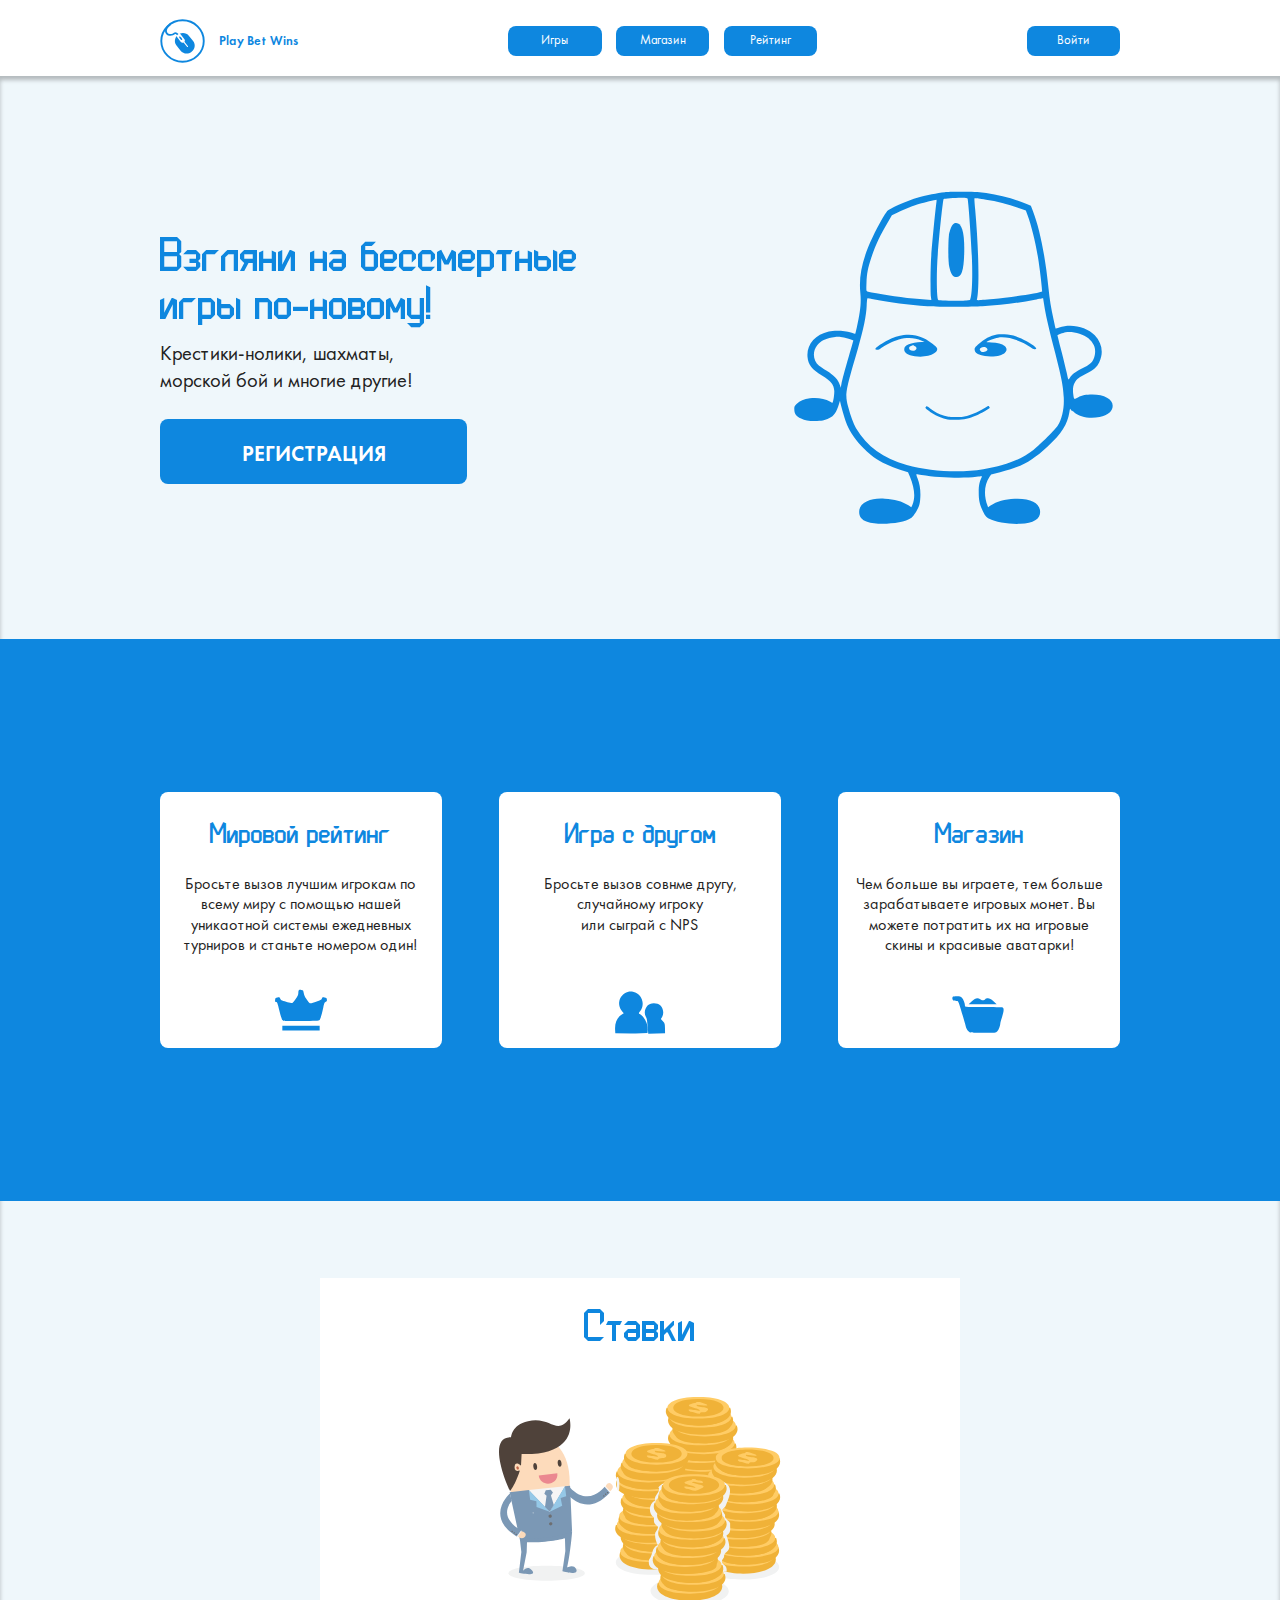
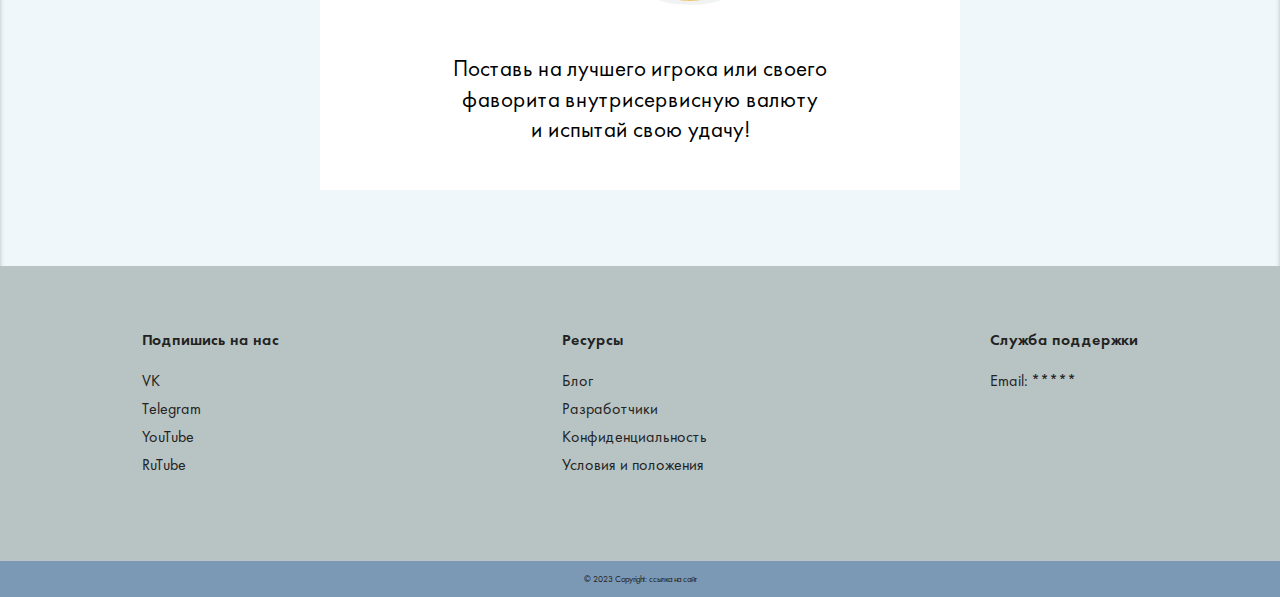
==== index.html @ f0002a74 "Add files via upload" ====
<!DOCTYPE html>
<html lang="ru">

<head>
    <meta charset="UTF-8">
    <meta http-equiv="X-UA-Compatible" content="IE=edge">
    <meta name="viewport" content="width=device-width, initial-scale=1.0">
    <title>Главная</title>
    <link rel="stylesheet" href="css/reset.css">
    <link rel="stylesheet" href="css/style.css">
    <link rel="shortcut icon" href="img/favicon.ico" type="image/x-icon">
    <script src="js/jquery-3.6.3.js"></script>
    <script src="js/index.js"></script>
</head>

<body>
    <div class="flex">
        <header>
            <div class="header__wrapper">
                <a href="" class="header__left">
                    <img class="header__logo" src="img/LogoM.svg" alt="Logotype">
                    <div class="header__name">Play Bet Wins</div>
                </a>
                <div class="header__center">
                    <a href="game-catalog.html" class="menu-button button__link">Игры</a>
                    <a href="store.html" class="menu-button button__link">Магазин</a>
                    <a href="rates.html" class="menu-button button__link">Рейтинг</a>
                </div>

                <div id="header_unlogin" class="header__right">
                    <div class="menu-button button__link">Войти</div>
                </div>
            </div>
        </header>
        <main>
            <div class="title__wrapper">
                <div class="title__box">
                    <p class="title">
                        Взгляни на бессмертные игры по-новому!
                    </p>
                    <p class="description">
                        Крестики-нолики, шахматы, <br> морской бой и многие другие!
                    </p>
                    <div class="menu-button button__registration">РЕГИСТРАЦИЯ</div>
                </div>
                <img class="mascot" src="img/mascot-blue.svg" alt="mish">
            </div>
            <div class="blue__rectangle">
                <div class="main__wrapper">
                    <div class="white__square">
                        <p class="neheader__name">Мировой рейтинг</p>
                        <p class="neheader__text"> Бросьте вызов лучшим игрокам по всему миру с помощью нашей уникаотной
                            системы
                            ежедневных турниров и станьте номером один!</p>
                        <img class="neheader__logo" src="img/icons/crown-blue.svg" alt="korona">
                    </div>
                    <div class="white__square">
                        <p class="neheader__name">Игра с другом</p>
                        <p class="neheader__text"> Бросьте вызов совнме другу, <br> случайному игроку <br> или сыграй с
                            NPS
                        </p>
                        <img class="neheader__logo" src="img/icons/friends-blue.svg" alt="druzya">
                    </div>
                    <div class="white__square">
                        <p class="neheader__name">Магазин</p>
                        <p class="neheader__text"> Чем больше вы играете, тем больше зарабатываете игровых монет. Вы
                            можете
                            потратить их
                            на игровые скины и красивые аватарки!</p>
                        <img class="neheader__logo" src="img/icons/shop-cart-blue.svg" alt="telejka">
                    </div>
                </div>
            </div>
            <div class="main__wrapper">
                <div class="boy__with__money">
                    <p class="title">Ставки</p>
                    <img class="boy__money" src="img/boy-with-money.svg" alt="boy_with_money">
                    <p class="discription"> Поставь на лучшего игрока или своего <br> фаворита внутрисервисную валюту
                        <br> и
                        испытай свою удачу!
                    </p>
                </div>
            </div>
        </main>
        <footer>
            <div class="grey__rectangle">
                <div class="footer__discription">
                    <p class="footer__name">Подпишись на нас</p>
                    <p class="footer__text"> VK <br> Telegram <br> YouTube <br> RuTube</p>
                </div>
                <div class="footer__discription">
                    <p class="footer__name">Ресурсы</p>
                    <p class="footer__text"> Блог <br> Разработчики <br> Конфиденциальность <br> Условия и
                        положения</p>
                </div>
                <div class="footer__discription">
                    <p class="footer__name">Служба поддержки</p>
                    <p class="footer__text"> Email: *****</ps>
                </div>
            </div>
            <div class="blue__grey__rectangle">
                <p class="blue__grey__rectangle__text"> © 2023 Copyright: ссылка на сайт</ps>
            </div>
        </footer>
    </div>

    <div id="modal-login" class="modal_window">
        <div class="registration_window">
            <h2 class="title">Вход</h2>
            <img class="mascot" src="img/mascot-blue.svg" alt="Mascot mouse">
            <div class="error-message">Текст ошибки</div>
            <input class="modal_input" type="text" name="username" placeholder="Логин" pattern="[a-zA-Z0-9]+" required>
            <input class="modal_input" type="password" name="password" placeholder="Пароль" required>
            <div class="support_flex">
                <a href="" class="modal_support">Забыли пароль?</a>
                <div class="modal_support">Регистрация</div>
            </div>
            <div class="menu-button login_button">Войти</div>
        </div>
    </div>

    <div id="modal-register" class="modal_window">
        <div class="registration_window">
            <h2 class="title">Регистрация</h2>
            <div class="error-message">Текст ошибки</div>
            <input class="modal_input" type="text" name="username" placeholder="Придумайте логин" pattern="[a-zA-Z0-9]+"
                required>
            <input class="modal_input" type="password" name="password" placeholder="Придумайте пароль" required>
            <input class="modal_input" type="password" name="password-repeat" placeholder="Повторите пароль" required>
            <div class="modal_support">Уже есть аккаунт? Войти</div>
            <div class="menu-button reg_button">Зарегистрироваться</div>
        </div>
    </div>

</body>

</html>
---- css/style.css ----
/*Шрифты*/
@font-face {
    font-family: "Tith";
    src: url("../fonts/TitH.ttf");
}

@font-face {
    font-family: "Futura";
    src: url("../fonts/futura-pt-cond-medium.ttf");
    font-weight: 500;
}

@font-face {
    font-family: "Futura";
    src: url("../fonts/futura-pt-medium.ttf");
    font-weight: 450;
}

@font-face {
    font-family: "Futura";
    src: url("../fonts/futura-pt-demi.ttf");
    font-weight: 600;
}

@font-face {
    font-family: "Futura";
    src: url("../fonts/futura-pt-heavy.ttf");
    font-weight: 900;
}

@font-face {
    font-family: "Futura";
    src: url("../fonts/futura-pt-bold.ttf");
    font-weight: bold;
}

@font-face {
    font-family: "Futura";
    src: url("../fonts/futura-pt-book.ttf");
}

/*Шрифты*/
/*Общие элементы*/
:root {
    --color-basic: #0E87DF;
    --color-ground: #EFF7FB;
    --color-black: #000;
    --color-white: #FFF;
    --color-light-blue: #95C8E7;
    --color-blue-grey: #7B98B5;
    --color-light-grey: #B8C4C4;
    --color-hover: #3C9AE1;
}

::-webkit-scrollbar,
html ::-webkit-scrollbar {
    height: .9vw;
    width: .9vw;
}

::-webkit-scrollbar-track,
html ::-webkit-scrollbar-track {
    background: var(--color-ground);
}

::-webkit-scrollbar-thumb,
html ::-webkit-scrollbar-thumb {
    background-color: var(--color-basic);
    border-radius: .625vw;
    border: .15vw solid var(--color-ground);
}

input:-webkit-autofill,
input:-webkit-autofill:focus {
    transition: background-color 600000s 0s, color 600000s 0s;
}

button,
input {
    outline: none;
    border: none;
    padding: 0;
}

a {
    text-decoration: none;
}

.flex {
    display: flex;
    flex-direction: column;
    height: 100vh;
    background-color: var(--color-ground);
}

/*Общие элементы*/
/*Заголовок*/
header {
    width: 100%;
    background-color: var(--color-white);
}

.header__wrapper {
    display: flex;
    justify-content: space-between;
    align-items: center;
    width: 75%;
    padding-top: 1.45vw;
    padding-bottom: 1vw;
    margin: auto;
}

.header__left,
.header__right,
.header__center {
    display: flex;
    align-items: center;
}

.header__logo {
    display: block;
    background-repeat: no-repeat;
    width: 3.5vw;
    height: 3.5vw;
}

.header__name {
    margin-left: 1.1vw;
    font-family: Futura;
    font-size: 1vw;
    font-weight: 600;
    line-height: 1.3vw;
    text-align: center;
    color: var(--color-basic);
}

.menu-button {
    display: inline-block;
    background-color: var(--color-basic);
    border-radius: .625vw;
    cursor: pointer;
}

.button__profile {
    cursor: auto;
    width: 4.8vw;
    height: 2.4vw;
    display: flex;
    justify-content: center;
}

.menu-button+.menu-button {
    margin-left: 1.1vw;
}

.button__link {
    width: 7.3vw;
    height: 1.9vw;
    padding-top: .45vw;
    font-family: Futura;
    font-size: 1vw;
    line-height: 1.3vw;
    text-align: center;
    color: var(--color-white);
}

.button__icons {
    width: 2.4vw;
    height: 2.4vw;
}

.button__profile:hover .menu-drop {
    visibility: visible;
    opacity: 1;
}

.menu-button .icon {
    display: block;
    width: 1.55vw;
    height: 1.55vw;
    margin: .4vw auto auto;
}

.menu-button .tick {
    width: .8vw;
    height: .45vw;
    margin-top: 1vw;
    margin-left: 0;
}

/*Выпадающее окно*/
.menu-drop {
    display: block;
    visibility: hidden;
    opacity: 0;
    position: absolute;
    top: 6vw;
    right: 12.5vw;
    width: 250px;
    height: 350px;
    background: var(--color-basic);
    box-shadow: 0 10px 20px 0 #000;
    border-radius: 0 0 12px 12px;
    transition: .5s ease-in-out;
}

.drop__wrapper {
    display: flex;
    flex-direction: column;
    justify-content: space-between;
    width: 100%;
    height: calc(100%-64px);
    margin: 32px 0;
}

.drop-account_info {
    display: flex;
    align-items: center;
    padding-left: 21px;
    height: 80px;
}

.drop-account_data {
    padding-left: 18px;
    display: flex;
    flex-direction: column;
}

.drop-account_data .nickname {
    margin-bottom: 15px;
    font-family: Futura;
    font-weight: 600;
    font-size: 20px;
    line-height: 1.3vw;
    color: var(--color-white);
}

.drop-account_data .balance {
    font-family: Tith;
    font-weight: 400;
    font-size: 32px;
    line-height: 1.2vw;
    color: var(--color-white);
}

.drop-account_icon {
    width: 20px;
    height: 20px;
    padding-bottom: 5px;
}

.drop-statistics {
    display: flex;
    justify-content: space-between;
    align-items: center;
    height: 102px;
    padding: 0 24px;
}

.drop-stat {
    display: flex;
    flex-direction: column;
    font-family: Futura;
    font-size: 13px;
    line-height: .8vw;
    text-align: center;
    color: var(--color-white);
}

.drop-stat__number {
    font-family: Tith;
    font-weight: 400;
    font-size: 26px;
    line-height: .9vw;
    text-align: center;
    color: var(--color-white);
    margin-bottom: 11px;
}

.drop-button {
    display: block;
    height: 26px;
    padding-top: 4px;
    padding-left: 30px;
    background-color: var(--color-basic);
    font-family: Futura;
    font-weight: 400;
    font-size: 16px;
    line-height: 1vw;
    color: var(--color-white);
    text-align: left;
}

.drop-button:hover {
    background-color: var(--color-hover);
    transition: .2s;
}

.drop-button_icons {
    display: inline-block;
    width: 24px;
    height: 24px;
    margin-right: 8px;
    text-align: center;
}

/*Выпадающее окно*/
/*Заголовок*/
/*Главная до авторизации*/
.title__wrapper {
    width: 75%;
    padding-top: 9vw;
    display: flex;
    justify-content: space-between;
    align-items: center;
    margin: auto;
}

.title__box {
    max-width: 34vw;
    display: flex;
    flex-direction: column;
}

.title__box .title {
    font-family: Tith;
    font-weight: 400;
    font-size: 5.3vw;
    line-height: 3.75vw;
    color: var(--color-basic);
}

.title__box .description {
    margin-top: 1vw;
    font-family: Futura;
    font-weight: 400;
    font-size: 1.6vw;
    line-height: 2.1vw;
}

.mascot {
    width: 26vw;
    height: 26vw;
}

.button__registration {
    margin-top: 2vw;
    width: 24vw;
    height: 3.4vw;
    padding-top: 1.7vw;
    font-family: Futura;
    font-weight: 600;
    font-size: 1.7vw;
    line-height: 2.1vw;
    text-align: center;
    color: var(--color-white);
}

.blue__rectangle {
    display: flex;
    justify-content: space-around;
    background-color: var(--color-basic);
    margin-top: 9vw;
    width: 100%;
    height: 55vh;
    padding: 2.6vw 0;
}

.white__square {
    display: grid;
    grid-template-rows: 1fr 3fr 1fr;
    background-color: var(--color-white);
    width: 22vw;
    height: 20vw;
    border-radius: .625vw;
}

.neheader__name {
    font-family: Tith;
    font-weight: 400;
    font-size: 3.3vw;
    line-height: 2.4vw;
    text-align: center;
    color: var(--color-basic);
    margin: 2vw 0;
}

.neheader__text {
    font-family: Futura;
    font-weight: 400;
    font-size: 1.25vw;
    line-height: 1.6vw;
    text-align: center;
    padding: 0 1.3vw;
}

.neheader__logo {
    display: block;
    width: 4.4vw;
    height: 4.4vw;
    padding-bottom: .65vw;
    margin: 0 auto;
}

.boy__with__money {
    background-color: var(--color-white);
    width: 50vw;
    height: 40vw;
    margin: 6vw auto;
}

.boy__with__money .title {
    font-family: TitH;
    font-weight: 400;
    font-size: 5vw;
    line-height: 3.6vw;
    text-align: center;
    color: var(--color-basic);
    padding-top: 2vw;
}

.boy__money {
    display: block;
    width: 22vw;
    margin: 3.75vw auto;
}

.boy__with__money .discription {
    font-family: Futura;
    font-weight: 400;
    font-size: 1.8vw;
    line-height: 2.4vw;
    text-align: center;
    color: var(--color-black);
}

.grey__rectangle {
    display: flex;
    justify-content: space-around;
    background-color: var(--color-light-grey);
    width: 100%;
    height: 13vw;
    padding: 5vw 0;
}

.footer__name,
.footer__text {
    font-family: Futura;
    font-size: 1.25vw;
}

.footer__name {
    font-weight: 600;
    line-height: 1.6vw;
}

.footer__text {
    margin-top: 1.25vw;
    font-weight: 400;
    line-height: 2.2vw;
}

.blue__grey__rectangle {
    display: flex;
    justify-content: space-around;
    background-color: var(--color-blue-grey);
    width: 100%;
    height: 1.8vw;
    padding-top: 1vw;
}

.blue__grey__rectangle__text {
    font-family: Futura;
    font-weight: 400;
    font-size: .7vw;
    line-height: .9vw;
    text-align: center;
}

/*Главная до авторизации*/

/*Главная после авторизации*/
main {
    width: 100%;
    background-color: var(--color-ground);
    box-shadow: inset 0 4px 4px rgba(0, 0, 0, 0.25);
}

.main_title {
    font-family: Tith;
    font-weight: 400;
    font-size: 5vw;
    line-height: 3.6vw;
    text-align: center;
    color: var(--color-basic);
    padding: 2vw 0;
}

.title_catalog {
    padding: 6vw 0;
}

.main__wrapper {
    width: 75%;
    display: flex;
    justify-content: space-between;
    margin: auto;
}

.wrap {
    flex-wrap: wrap;
}

.main__one_page {
    height: 100%;
}

.white_rectangle {
    width: 24vw;
    height: 35vw;
    background: var(--color-white);
    border-radius: .625vw;
    display: flex;
    flex-direction: column;
    justify-content: space-between;
    margin-bottom: 6vw;
    padding: 1.3vw 0;
}

.white_rectangle .title {
    font-family: Futura;
    font-weight: 600;
    font-size: 1.8vw;
    line-height: 2.3vw;
    text-align: center;
    color: var(--color-basic);
}

.button__rectangle {
    width: 18.75vw;
    height: 2.7vw;
    padding-top: 1vw;
    font-family: Futura;
    font-weight: 450;
    font-size: 1.25vw;
    line-height: 1.6vw;
    text-align: center;
    color: var(--color-white);
    margin: 0 auto;
}

.checkmark_info {
    display: flex;
    flex-direction: column;
    justify-content: space-between;
    width: 18.85vw;
    height: 9vw;
    background: var(--color-white);
    border: 1px solid var(--color-basic);
    text-align: center;
    border-radius: .7vw;
    font-family: Futura;
    font-weight: 450;
    font-size: 1.1vw;
    line-height: 1.1vw;
    margin: 0 auto;
    padding: 1.2vw .9vw;
}

.white_rectangle .present {
    width: 7.8vw;
    height: 9vw;
    transition: scale 1s, transform 1s ease-in-out;
    margin: 0 auto;
}

.white_rectangle .present:hover {
    scale: 1.1;
}

.top_player {
    display: grid;
    grid-template-columns: 1fr 3fr 1fr;
    align-items: center;
    padding: 0 2.6vw;
}

.top_player .top-nickname,
.top_player .score {
    font-family: Futura;
    font-weight: 450;
    font-size: 1.25vw;
    line-height: 1.6vw;
    color: var(--color-black);
}

.top_player .avatar,
.small__grey__rectangle .avatar {
    width: 2.9vw;
    height: 2.9vw;
}

.top_player .nickname {
    margin-left: 1vw;
}

.top_player .score {
    text-align: right;
}

.games_square {
    display: flex;
    flex-wrap: wrap;
    padding: 2vw;
}

.games_square .game_image {
    width: 7.8vw;
    height: 7.8vw;
    transition: scale .5s;
    padding: 1vw;
}

.games_square .game_image:hover {
    scale: 1.15;
}

/*Главная после авторизации*/

/*Каталог игр сайта*/
.gametitle {
    flex: 25%;
    display: flex;
    flex-direction: column;
    transition: .5s;
    margin-bottom: 5vw;
}

.gametitle:hover {
    scale: 1.2;
}

.namegame {
    text-align: center;
    font-family: Futura;
    font-weight: 600;
    font-size: 1.8vw;
    color: var(--color-basic);
    margin-top: 1vw;
}

.img-game {
    width: 10vw;
    height: 10vw;
    margin: auto;
}

/*Каталог игр сайта*/

/*Модальные окна*/
.modal_window {
    position: absolute;
    top: 0;
    left: 0;
    width: 100%;
    height: 100%;
    z-index: 100;
    background-color: rgba(0, 0, 0, 0.35);
}
.registration_window, .confirmation_window, .thanksforpay_window {
    display: flex;
    flex-direction: column;
    justify-content: space-between;
    background: var(--color-white);
    border-radius: 1.4vw;
    padding: 2vw 3.3vw 3.3vw;
}

.modal_window .registration_window {
    width: 20vw;
    height: 32vw;
    margin: 7vw auto;
}

.modal_window .confirmation_window {
    width: 30vw;
    height: 15vw;
    margin: 13vw auto;
}

.modal_window .thanksforpay_window {
    width: 20vw;
    height: 10vw;
    margin: 17vw auto;
}

.button__thanksforpay {
    width: 30%;
    height: 14%;
    padding-top: 5%;
    padding-bottom: 4%;
    font-family: Futura;
    font-weight: 900;
    line-height: 1vw;
    text-align: center;
    color: var(--color-white);
    margin: 0 auto;
    font-size: 1.5vw;
}

.button__confirmation {
    display: grid;
    justify-content: space-around;
    width: 30%;
    height: 100%;
    padding-top: 5%;
    font-family: Futura;
    font-weight: 600;
    line-height: 1vw;
    text-align: center;
    color: var(--color-white);
    margin: 0 auto;
    font-size: 1.5vw;
}

.button__location {
    display: flex;
    justify-content: space-around;
}

.title__confirmation__window {
    font-family: 'Futura';
    font-weight: 700;
    font-size: 1.45vw;
    line-height: 1.9vw;
    text-align: center;
    color: var(--color-basic);
}

.description__confirmation__window {
    font-family: 'Futura';
    font-weight: 400;
    font-size: 1.4vw;
    line-height: 1vw;
    text-align: center;
}

.modal_window .large-size {
    height: 78.4vw;
    margin: 4.2vw auto;
}

.registration_window .title {
    font-family: Tith;
    font-weight: 400;
    font-size: 5vw;
    line-height: 3.6vw;
    text-align: center;
    color: var(--color-basic);
    margin-bottom: auto;
}

.registration_window .mascot {
    width: 33%;
    height: 33%;
    margin: auto;
}

.modal_input {
    width: calc(100%-1.25vw);
    height: 12.5%;
    padding-left: 1.25vw;
    background-color: #ECECEC;
    border-radius: .9vw;
    margin-bottom: .625vw;
    font-family: Futura;
    font-weight: 450;
    font-size: 1.25vw;
    line-height: 1.6vw;
    color: var(--color-black);
}

.modal_input::placeholder {
    color: #8D8D8D;
}

.support_flex {
    display: flex;
    justify-content: space-between;
    margin-bottom: 3vw;
}

.modal_support {
    font-family: Futura;
    font-weight: 600;
    font-size: 1vw;
    line-height: 1.35vw;
    color: var(--color-black);
    cursor: pointer;
}

.login_button,
.reg_button {
    width: 100%;
    height: 10%;
    padding-top: 2%;
    font-family: Futura;
    font-weight: 600;
    line-height: 2.4vw;
    text-align: center;
    color: var(--color-white);
    margin: 0 auto;
}

.login_button {
    font-size: 1.8vw;
}

.reg_button {
    font-size: 1.25vw;
    margin-top: auto;
}

.error-message {
    display: none;
    background-color: #FE9D9D;
    border-radius: .9vw;
    margin-bottom: .625vw;
    font-family: Futura;
    font-weight: 450;
    font-size: 1.25vw;
    line-height: 1.6vw;
    color: #A60000;
    padding: .8vw 1.25vw;
}

/*Модальные окна*/

/*Страница Аккаунта*/
.account__wrapper {
    width: 75%;
    margin: 3.125vw auto;
}

.grey__rectangle__account {
    display: flex;
    justify-content: space-around;
    height: 14vw;
    border-radius: .625vw .625vw 0 0;
    background-color: var(--color-blue-grey);
    padding: 2.6vw;
}

.blue__rectangle__accountt {
    background-color: var(--color-basic);
    border-radius: 0 0 .625vw .625vw;
    display: flex;
    justify-content: space-between;
    align-items: end;
    padding: 2.6vw 4.6vw 5.2vw;
}

.account__right {
    display: flex;
    justify-content: end;
    width: 100%;
}

.account-button {
    background-color: var(--color-white);
    border-radius: .625vw;
    height: 3.6vw;
}

.button__settings {
    margin-left: .9vw;
    width: 3.9vw;
}

.settings__account {
    display: block;
    width: 70%;
    height: 70%;
    margin: 15% auto;
}

.button__coins {
    display: flex;
    width: 8.6vw;
}

.coins__txt {
    font-family: TitH;
    font-weight: 400;
    font-size: 3.3vw;
    line-height: 2.3vw;
    color: var(--color-basic);
    margin-left: .9vw;
    margin-top: .7vw;
}

.coins {
    display: block;
    width: 2.6vw;
    height: 2.6vw;
    margin: auto;
}

.header__account__txt {
    margin-left: 6.25vw;
    font-family: TitH;
    font-weight: 400;
    font-size: 2.6vw;
    line-height: 3.125vw;
    text-align: center;
    color: var(--color-white);
}

.nickname__account__txt {
    font-family: Futura;
    font-weight: 600;
    font-size: 2.2vw;
    color: var(--color-white);
}

.blue__rectangle__account {
    width: 23.7vw;
    height: 40vw;
    background-color: var(--color-basic);
    border-radius: .625vw;
}

.white__square__account {
    display: grid;
    grid-template-rows: 1fr 1fr 1fr 1fr 1fr 1fr;
    margin: auto;
    width: 19.4vw;
    height: 33.2vw;
    border-radius: .625vw;
    background-color: var(--color-white);
}

.white__square__account .player_rate {
    margin: 0;
    padding: 0 1.2vw;
}

.button__account__blue {
    display: block;
    padding-top: .625vw;
    width: 12vw;
    height: 2.7vw;
    font-family: Futura;
    font-weight: 600;
    font-size: 1.1vw;
    line-height: 2.1vw;
    text-align: center;
    color: var(--color-white);
    margin: auto;
}

.account__title {
    color: var(--color-white);
    font-family: Futura;
    font-weight: 450;
    font-size: 1.65vw;
    line-height: 2.1vw;
    text-align: center;
    padding: 1.3vw 0;
}

.description__account {
    padding-top: 2.6vw;
    font-family: Futura;
    font-weight: 400;
    font-size: 1.65vw;
    line-height: 2.1vw;
    text-align: center;
    color: var(--color-black);
}

.account__logo {
    display: block;
    width: 6.65vw;
    height: 6.65vw;
    margin: 0 auto;
}

.blue__rectangle__account__footer {
    background-color: var(--color-basic);
    width: 100%;
    border-radius: .625vw;
    margin: 3.125vw auto;
    padding: 1.55vw 0 3.125vw;
}

.shops__account {
    font-family: Futura;
    font-weight: 450;
    font-size: 1.65vw;
    line-height: 2.1vw;
    margin-left: 2.1vw;
    color: var(--color-white);
    margin-bottom: 1.55vw;
}

.white__rectangle__account__footer {
    width: 94%;
    background-color: var(--color-white);
    border-radius: .625vw;
    margin: auto;
    padding: 1.4vw 0 2vw;
}

.shops__account__text {
    font-family: Futura;
    font-weight: 450;
    font-size: 1.65vw;
    line-height: 2.1vw;
    margin-left: 3%;
    margin-top: 3.125vw;
}

.shops__account__text:first-child {
    margin-top: 0;
}

.ground__rectangle {
    overflow-x: auto;
    display: flex;
    align-items: center;
    width: 86%;
    height: 11.875vw;
    background-color: var(--color-ground);
    border-radius: .625vw;
    margin: 0 auto;
    padding: 0 4%;
}

.account__logo__footter {
    width: 6.65vw;
    height: 6.65vw;
    margin-right: 2vw;
}

.not_pictures {
    display: block;
    font-family: Futura;
    font-weight: 450;
    font-size: 2.5vw;
    line-height: 3.2vw;
    margin: auto;
}

.avatars {
    width: 6.65vw;
    height: 6.65vw;
    border: .3vw solid var(--color-basic);
    border-radius: 50%;
}

.avatars+.avatars {
    margin-left: 24px;
}

.player_statistic {
    display: grid;
    grid-template-columns: 2fr 1fr 1fr;
    margin-left: 1vw;
    padding-bottom: .1vw;
    border-bottom: .15vw solid var(--color-light-blue);
    border-radius: .11vw;
    width: 100%;
}

.small__grey__rectangle {
    display: flex;
    justify-content: space-around;
    align-items: center;
    width: 17vw;
    height: 4vw;
    background-color: var(--color-light-blue);
    border-radius: .625vw;
    margin: auto;
}

/*Страница Аккаунта*/

/*Магазин*/

.blocks {
    width: 75%;
    height: 55%;
    display: flex;
    margin: 3vw auto;
}

.borderElement1 {
    display: flex;
    width: 22vw;
    padding: 6vw 0;
    height: 30vw;
    background-color: var(--color-basic);
    border-radius: 1.3vw 0 0 1.3vw;
    flex-direction: column;
    justify-content: space-between;
}

.borderElement1 .title {
    font-family: 'Futura';
    font-weight: 600;
    font-size: 2.2vw;
    text-align: center;
    color: var(--color-white);
    margin-bottom: 4vw;
}

.borderElement1 .menu_section {
    padding: 1% 12%;
    display: flex;
    flex-direction: row;
    justify-content: space-between;
    align-items: center;
    cursor: pointer;
}

.borderElement1 .text {
    font-family: 'Futura';
    font-weight: 400;
    font-size: 1.8vw;
    text-align: center;
    color: var(--color-white);

}

.borderElement1 .selected {
    background-color: var(--color-hover);
}

.borderElement1 .selected .text {
    scale: .95;
    font-weight: 600;
}

.menu_section .shopicons {
    width: 2.6vw;
    height: 2.6vw;
}

.borderElement2 {
    width: 60vw;
    height: 42vw;
    background-color: var(--color-white);
    border-radius: 0px 1.3vw 1.3vw 0px;
    display: flex;
    justify-content: space-evenly;
    align-items: flex-start;
    flex-wrap: wrap;
    overflow: auto;
}

.borderElement3 {
    width: 60vw;
    height: 36vw;
    padding: 3vw 0;
    background-color: var(--color-white);
    border-radius: 0px 1.3vw 1.3vw 0px;
    display: flex;
    flex-direction: column;
    justify-content: space-between;
    overflow: auto;
}

.borderElement3 .top_player {
    margin: .75vw auto;
    width: 80%;
}

.shopbottom {
    padding: 1.6vw 0 0 1.6vw;
}

.shopbottom .disabled {
    background-color: var(--color-light-grey);
}

.shopbottom .disabled:hover {
    scale: 1;
    cursor: default;
}

.shop {
    display: flex;
    align-items: flex-start;
    flex-direction: column;
}


.shopcatalog {
    width: 9.2vw;
    height: 9.2vw;
    display: flex;
    align-items: flex-start;
    margin: 0.5vw 1vw 0.5vw 1vw;
}

.pricebutton {
    width: 8.9vw;
    height: 2.6vw;
    background-color: var(--color-basic);
    border-radius: 0.75vw;
    font-family: 'TitH';
    font-size: 1.8vw;
    line-height: 1.3vw;
    text-align: center;
    color: var(--color-white);
    display: flex;
    flex-direction: row;
    align-items: center;
    justify-content: center;
    margin: 0.5vw 1vw 0.5vw 1vw;
}

.pricebutton .icon {
    width: 1.2vw;
    height: 1.2vw;
    margin-left: 0.25vw;
}

.shopcatalog .img-game {
    width: 6.9vw;
    height: 6.9vw;
    border: .25vw solid var(--color-basic);
    border-radius: 50%;
}

.shopcatalog .img-game::before {
    background-color: #8D8D8D;
}

/*Магазин*/

/*страница настроек профиля*/

.exit {
    margin-top: 4vw;
    font-family: 'Futura';
    font-weight: 400;
    font-size: 1.2vw;
    text-align: center;
    color: var(--color-white);
    align-items: flex-start;
}

.exit_icon {
    margin-top: 4vw;
    width: 2vw;
    height: 2vw;
}

.exit-button {
    padding-left: 2vw;
    background-color: var(--color-basic);
    font-family: 'Futura';
    font-weight: 400;
    font-size: 1.2vw;
    line-height: 15vw;
    color: var(--color-white);
}

.exit-button_icons {
    display: inline-block;
    margin-right: 4vw;
}

/*страница настроек профиля*/

/*Страница с игрой*/
.main_block {
    width: 75%;
    display: flex;
    flex-direction: column;
    justify-content: space-between;
    border-radius: .625vw;
    background-color: var(--color-basic);
    margin: 4.3vw auto;
}

.namegame_rectangle {
    display: flex;
    width: 100%;
    height: 25vw;
    flex-direction: column;
    justify-content: space-between;
    background-color: var(--color-basic);
    border-radius: .625vw;
    margin: auto;
}

.line-chess {
    display: flex;
    width: 90%;
    align-items: center;
    justify-content: space-between;
    padding: 4.3vw 5% 0;
}

.chess1 {
    font-family: Futura;
    font-weight: 600;
    font-size: 3.5vw;
    line-height: 2.4vw;
    text-align: center;
    color: var(--color-white);
}

.right_button-white {
    background-color: var(--color-white);
    width: 3.5vw;
    height: 3.5vw;
    margin-left: 1vw;
    border-radius: .625vw;
}

.right_button-white .coin_image {
    display: block;
    width: 2.6vw;
    height: 2.6vw;
    margin: .45vw auto;
}

.right_button-white .back_image {
    display: block;
    height: 1.6vw;
    margin: .95vw auto;
}

.botton-line-chess {
    display: flex;
    margin-top: 2%;
    margin-bottom: 4.3vw;
}

.rook_img {
    width: 14vw;
    height: 14vw;
    padding-left: 5%;
}

.functions {
    display: flex;
    margin: auto;
    flex-direction: column;
}

.button_game {
    color: var(--color-basic);
    background-color: var(--color-white);
    margin-left: 6.1%;
    height: 1vw;
    width: 17vw;
    padding-top: .6vw;
    padding-bottom: 1.1vw;
    margin-bottom: .5vw;
}

.counter-chess {
    display: flex;
    justify-content: space-between;
    margin: 3.5vw auto auto;
}

.counter {
    display: flex;
    flex-direction: column;
    justify-content: space-between;
    text-align: center;
    padding-right: 4vw;
    margin: auto;
}

.counter-p {
    color: var(--color-white);
    font-family: Tith;
    font-size: 3vw;
}

.counter .text {
    color: var(--color-white);
    font-family: Futura;
    font-size: 1.5vw;
    padding-top: 1vw;
}

.rategame_rectangle {
    width: 99%;
    display: flex;
    flex-direction: column;
    justify-content: space-between;
    background-color: var(--color-white);
    border-radius: .625vw;
    margin: auto auto .4vw;
}

.title_rate {
    font-family: Futura;
    font-weight: 600;
    font-size: 2vw;
    line-height: 2.4vw;
    text-align: center;
    color: var(--color-basic);
    padding-top: 1.5vw;
    padding-bottom: 3vw;
}

.rate_white {
    width: 75%;
    margin: auto;
}

.player_rate {
    margin-bottom: 1.1vw;
    display: flex;
}

.player_stats {
    display: grid;
    grid-template-columns: 1fr 1fr 1fr;
    margin-left: 2vw;
    padding-bottom: .5vw;
    border-bottom: .2vw solid var(--color-light-blue);
    border-radius: .11vw;
    width: 100%;
}

.top_player .nick_rate {
    margin-left: .5vw;
}

.nick_rate {
    font-family: Futura;
    font-weight: 400;
    font-size: 1.5vw;
    line-height: 1.6vw;
    text-align: left;
    color: var(--color-black);
}

.score_kda {
    text-align: center;
    font-family: Futura;
    font-weight: 450;
    font-size: 1.25vw;
    line-height: 1.6vw;
    color: var(--color-black);
}

.betting_menu {
    display: flex;
    flex-wrap: wrap;
    gap: 1.8vw 3.6vw;
    margin: 4.5vw auto;
    width: 60%;
}

.betting_menu select,
.betting_menu input {
    flex: 1 0 19vw;
    height: 4vw;
    background-color: var(--color-basic);
    border-radius: .625vw;
    color: var(--color-white);
}

.betting_menu select {
    cursor: pointer;
    padding-left: 0.7vw;
    font-family: Futura;
    font-weight: 600;
    font-size: 1.5vw;
    line-height: 2vw;
}

.betting_menu input {
    flex: initial;
    padding-left: 1vw;
    padding-right: 1vw;
    width: 18.25vw;
}

.betting_menu input::-webkit-input-placeholder {
    color: var(--color-white);
    opacity: 0.3
}

.text-summ-visible {
    display: none;
    position: absolute;
    top: 79.6%;
    left: 51.7%;
    font-family: Futura;
    font-weight: 600;
    font-size: 1.5vw;
    line-height: 2vw;
    cursor: pointer;
    text-align: left;
    justify-content: center;
    width: 19vw;
    height: 3vw;
    padding-top: 1.5vw;
    padding-left: 1.2vw;
    opacity: 0.3;
    color: var(--color-white);
}

.text-summ-visible--invisible {
    display: none;
}

.text-input {
    font-family: Futura;
    font-weight: 600;
    font-size: 1.5vw;
    line-height: 2vw;
}

.choose_game {
    font-family: Futura;
    font-weight: 600;
    font-size: 1.5vw;
    line-height: 2vw;
    border-radius: .625vw;
    padding: 2vw;
}

.betting_menu .menu-button {
    flex: 1 0 38vw;
    height: 3vw;
    padding-top: 1vw;
    font-family: Futura;
    font-weight: 600;
    font-size: 1.5vw;
    line-height: 2vw;
    text-align: center;
    color: var(--color-white);
    transition: .2s;
}

.betting_menu .menu-button:hover {
    scale: .95;
}

/*Страница с игрой*/

/*Повторяющиеся элементы*/
#structure,
.modal_window {
    display: none;
}

.button__link:hover,
.button__icons:hover,
.button__rectangle:hover,
.button__registration:hover,
.right_button-white:hover,
.button__settings:hover,
.button__account__blue:hover,
.pricebutton:hover,
.button__confirmation:hover,
.button__thanksforpay:hover {
    scale: .95;
    transition: .2s;
    cursor: pointer;
}

.login_button:hover,
.reg_button:hover {
    background-color: var(--color-hover);
    scale: .95;
    transition: .2s;
}

.account__right__blue,
.right_button {
    display: flex;
}
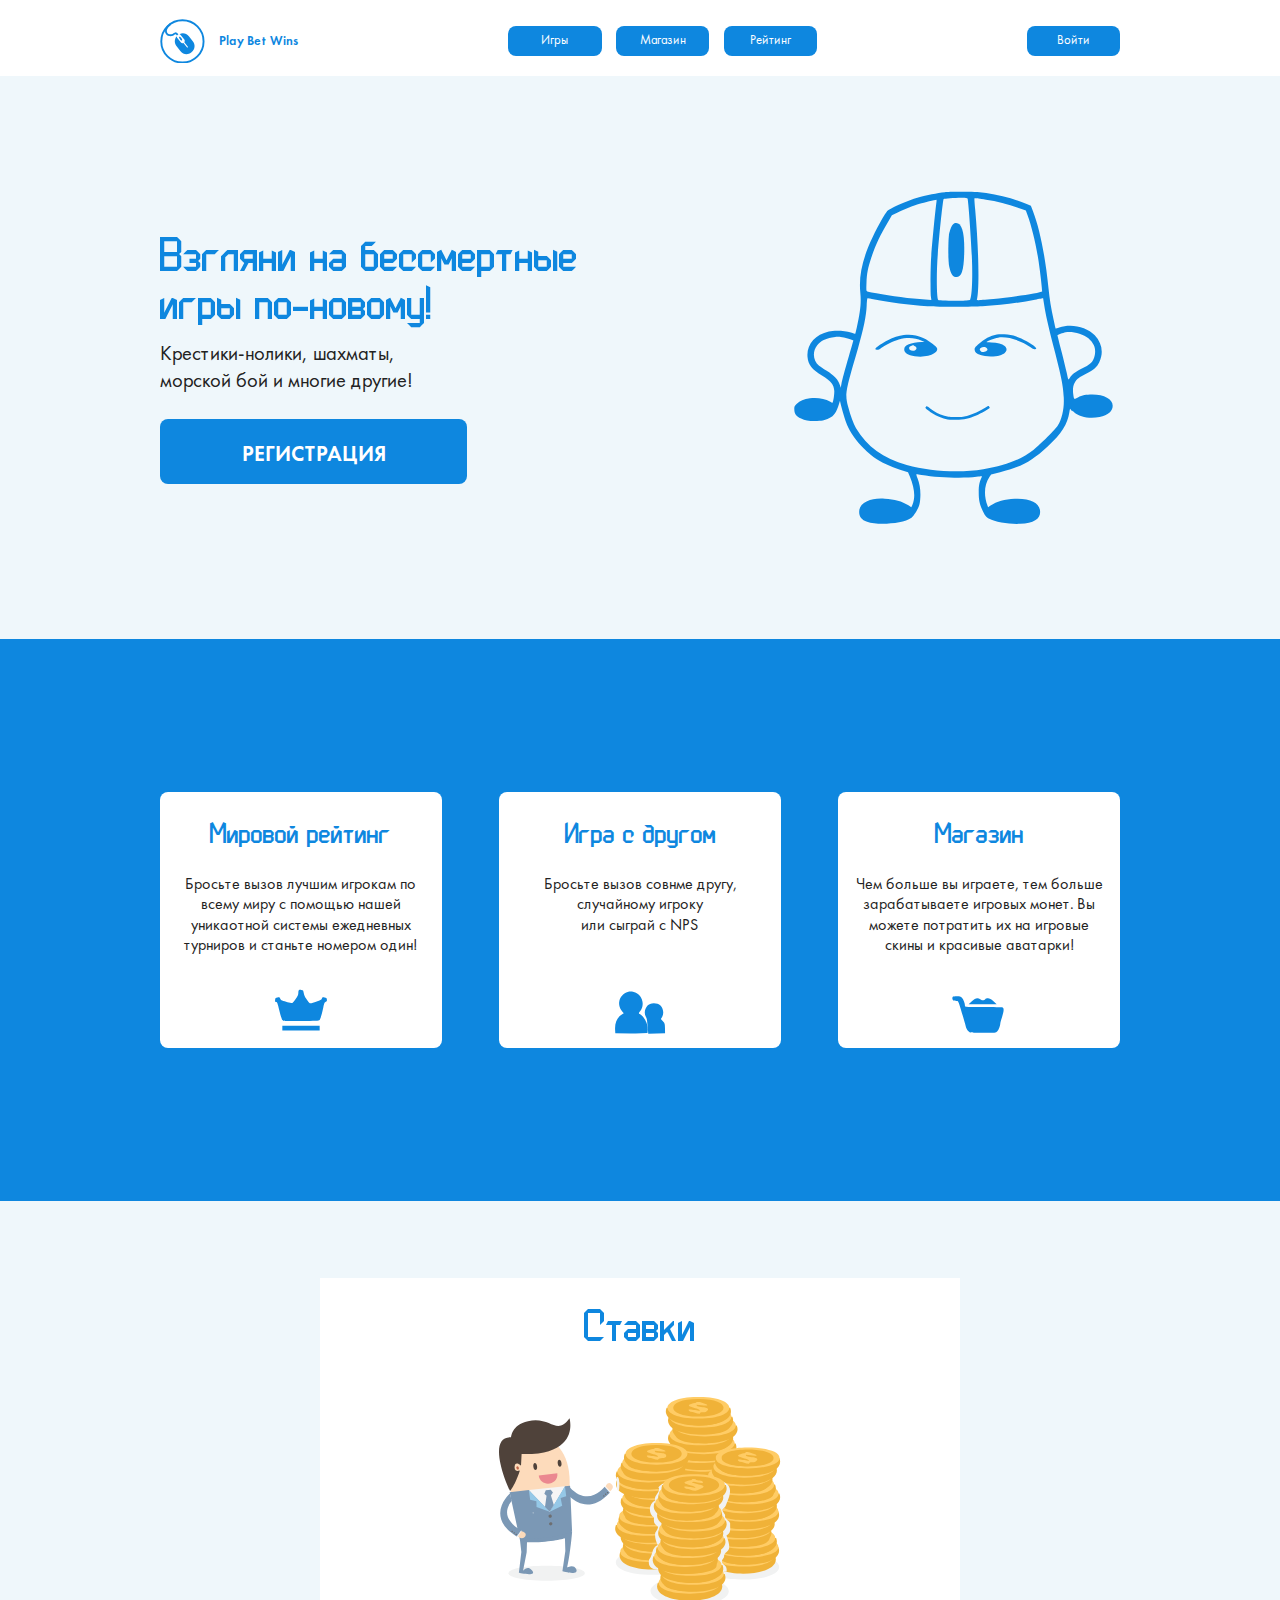
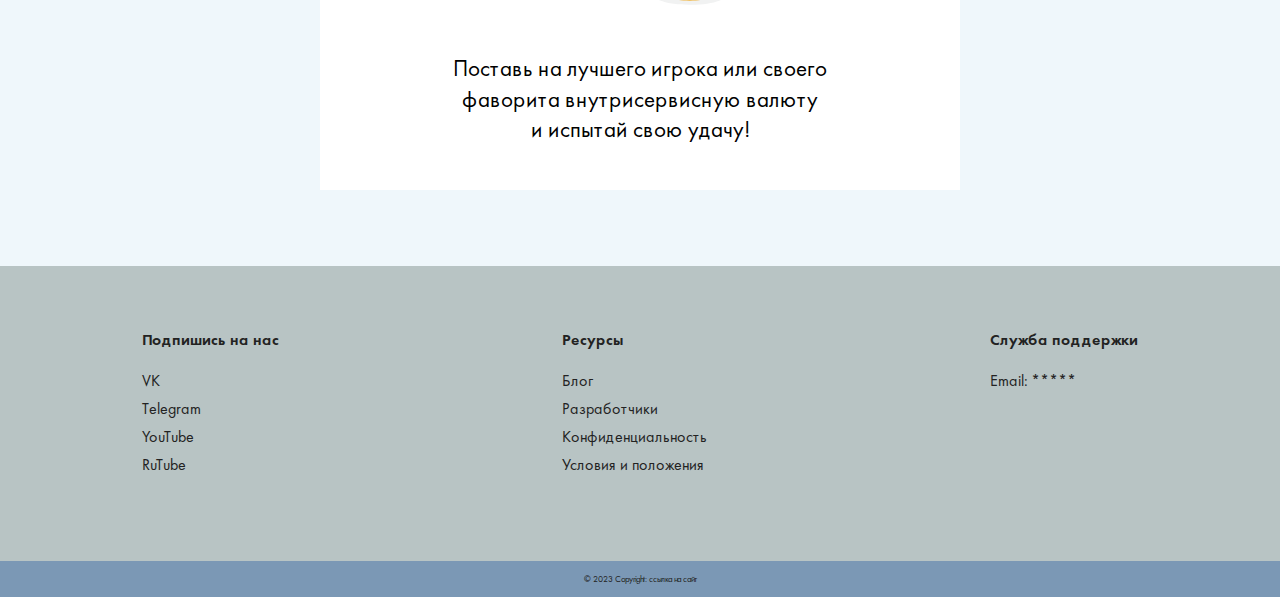
==== commit 27a8f83e: "in-game chat, added adaptability for mobile devices and made fixes" ====
--- a/index.html
+++ b/index.html
@@ -8,8 +8,10 @@
     <title>Главная</title>
     <link rel="stylesheet" href="css/reset.css">
     <link rel="stylesheet" href="css/style.css">
+    <link rel="stylesheet" href="css/index.css">
     <link rel="shortcut icon" href="img/favicon.ico" type="image/x-icon">
     <script src="js/jquery-3.6.3.js"></script>
+    <script src="js/theme.js"></script>
     <script src="js/index.js"></script>
 </head>
 
@@ -17,8 +19,44 @@
     <div class="flex">
         <header>
             <div class="header__wrapper">
+                <button class="phoneMenu" type="button">
+                    <svg version="1.1" id="Слой_1" xmlns="http://www.w3.org/2000/svg"
+                        xmlns:xlink="http://www.w3.org/1999/xlink" x="0px" y="0px" viewBox="0 0 423 393"
+                        style="enable-background:new 0 0 423 393;" xml:space="preserve">
+                        <g>
+                            <path
+                                d="M85.2,101c84.2-0.2,168.4-0.2,252.6,0c0.2,11.3,0.3,22.6,0,34c-84.2,0.1-168.4,0.1-252.5,0C84.9,123.6,85,112.3,85.2,101z" />
+                            <path d="M85.2,177.1c84.2-0.2,168.4-0.2,252.6,0c0.2,11.3,0.3,22.6,0,34c-84.2,0.1-168.4,0.1-252.5,0
+		C84.9,199.8,85,188.5,85.2,177.1z" />
+                            <path d="M85.2,258.1c84.2-0.2,168.4-0.2,252.6,0c0.2,11.3,0.3,22.6,0,34c-84.2,0.1-168.4,0.1-252.5,0
+		C84.9,280.8,85,269.5,85.2,258.1z" />
+                        </g>
+                    </svg>
+                    <span>X</span>
+                </button>
                 <a href="" class="header__left">
-                    <img class="header__logo" src="img/LogoM.svg" alt="Logotype">
+                    <svg class="header__logo" version="1.1" id="Слой_1" xmlns="http://www.w3.org/2000/svg"
+                        xmlns:xlink="http://www.w3.org/1999/xlink" x="0px" y="0px" viewBox="0 0 70.7 71"
+                        style="enable-background:new 0 0 70.7 71;" xml:space="preserve">
+                        <style type="text/css">
+                            .st0 {
+                                fill: none;
+                                stroke-width: 3;
+                                stroke-miterlimit: 10;
+                            }
+                        </style>
+                        <g>
+                            <path class="st0" stroke="#0E87DF"
+                                d="M35.4,69c18.5,0,33.5-15,33.5-33.5S53.9,2,35.4,2S1.9,17,1.9,35.5S16.9,69,35.4,69z" />
+                            <path class="st1" fill="#0E87DF" d="M30.7,24c0.7,0.2,1.4,0.6,1.9,1.2l5.8,7.3c1,1.3,1,3.1,0,4.4l5.6,7.1c0.3,0.3,0.2,0.9-0.1,1.1
+		c-0.3,0.3-0.9,0.2-1.1-0.1L37,38c-1.5,0.7-3.2,0.3-4.3-1L27,29.6c-0.5-0.6-0.7-1.4-0.7-2.1c-3.7,4.3-4,10.7-0.4,15.3l6.5,8.3
+		c4.1,5.2,11.6,6.1,16.9,2l0.8-0.6c5.2-4.1,6.1-11.6,2-16.9l-6.5-8.3C41.9,22.7,35.7,21.5,30.7,24L30.7,24z" />
+                            <path class="st1" fill="#0E87DF" d="M34.7,33.9c0.6-0.5,0.1-2.1-1.1-3.7c-1.2-1.6-2.7-2.4-3.3-2c-0.6,0.5-0.1,2.1,1.1,3.7
+		C32.7,33.5,34.1,34.3,34.7,33.9z" />
+                            <path class="st0" stroke="#0E87DF" d="M16.5,8c-5.4,4.4-8.2,9.6-7.1,13c0.8,2.4,2.4,3.5,2.4,3.5c1.2,0.8,2.4,0.9,3.5,1.1c0.8,0.1,2.6,0.2,4.6-0.6
+		c2.3-0.9,2.6-2.2,4-2.3c0.9-0.1,2.2,0.3,4,2.5" />
+                        </g>
+                    </svg>
                     <div class="header__name">Play Bet Wins</div>
                 </a>
                 <div class="header__center">
@@ -132,6 +170,14 @@
         </div>
     </div>
 
+    <!-- Модальное окно "Регистрация прошла успешно!" -->
+    <div id="modal-success" class="modal_window">
+        <div class="succesregistration_window">
+            <h3 class="title__confirmation__window">Регистрация прошла успешно!</h3>
+            <div class="menu-button button__succesregistration">Ok!</div>
+        </div>
+    </div>
+
 </body>
 
 </html>--- a/css/style.css
+++ b/css/style.css
@@ -89,7 +89,7 @@
 .flex {
     display: flex;
     flex-direction: column;
-    height: 100vh;
+    min-height: 100vh;
     background-color: var(--color-ground);
 }
 
@@ -98,6 +98,10 @@
 header {
     width: 100%;
     background-color: var(--color-white);
+}
+
+.phoneMenu {
+    display: none;
 }
 
 .header__wrapper {
@@ -122,6 +126,14 @@
     background-repeat: no-repeat;
     width: 3.5vw;
     height: 3.5vw;
+}
+
+.header__logo path.st0 {
+    stroke: var(--color-basic);
+}
+
+.header__logo path.st1 {
+    fill: var(--color-basic);
 }
 
 .header__name {
@@ -202,6 +214,7 @@
     box-shadow: 0 10px 20px 0 #000;
     border-radius: 0 0 12px 12px;
     transition: .5s ease-in-out;
+    z-index: 50;
 }
 
 .drop__wrapper {
@@ -209,7 +222,7 @@
     flex-direction: column;
     justify-content: space-between;
     width: 100%;
-    height: calc(100%-64px);
+    height: calc(100% - 64px);
     margin: 32px 0;
 }
 
@@ -306,326 +319,6 @@
 
 /*Выпадающее окно*/
 /*Заголовок*/
-/*Главная до авторизации*/
-.title__wrapper {
-    width: 75%;
-    padding-top: 9vw;
-    display: flex;
-    justify-content: space-between;
-    align-items: center;
-    margin: auto;
-}
-
-.title__box {
-    max-width: 34vw;
-    display: flex;
-    flex-direction: column;
-}
-
-.title__box .title {
-    font-family: Tith;
-    font-weight: 400;
-    font-size: 5.3vw;
-    line-height: 3.75vw;
-    color: var(--color-basic);
-}
-
-.title__box .description {
-    margin-top: 1vw;
-    font-family: Futura;
-    font-weight: 400;
-    font-size: 1.6vw;
-    line-height: 2.1vw;
-}
-
-.mascot {
-    width: 26vw;
-    height: 26vw;
-}
-
-.button__registration {
-    margin-top: 2vw;
-    width: 24vw;
-    height: 3.4vw;
-    padding-top: 1.7vw;
-    font-family: Futura;
-    font-weight: 600;
-    font-size: 1.7vw;
-    line-height: 2.1vw;
-    text-align: center;
-    color: var(--color-white);
-}
-
-.blue__rectangle {
-    display: flex;
-    justify-content: space-around;
-    background-color: var(--color-basic);
-    margin-top: 9vw;
-    width: 100%;
-    height: 55vh;
-    padding: 2.6vw 0;
-}
-
-.white__square {
-    display: grid;
-    grid-template-rows: 1fr 3fr 1fr;
-    background-color: var(--color-white);
-    width: 22vw;
-    height: 20vw;
-    border-radius: .625vw;
-}
-
-.neheader__name {
-    font-family: Tith;
-    font-weight: 400;
-    font-size: 3.3vw;
-    line-height: 2.4vw;
-    text-align: center;
-    color: var(--color-basic);
-    margin: 2vw 0;
-}
-
-.neheader__text {
-    font-family: Futura;
-    font-weight: 400;
-    font-size: 1.25vw;
-    line-height: 1.6vw;
-    text-align: center;
-    padding: 0 1.3vw;
-}
-
-.neheader__logo {
-    display: block;
-    width: 4.4vw;
-    height: 4.4vw;
-    padding-bottom: .65vw;
-    margin: 0 auto;
-}
-
-.boy__with__money {
-    background-color: var(--color-white);
-    width: 50vw;
-    height: 40vw;
-    margin: 6vw auto;
-}
-
-.boy__with__money .title {
-    font-family: TitH;
-    font-weight: 400;
-    font-size: 5vw;
-    line-height: 3.6vw;
-    text-align: center;
-    color: var(--color-basic);
-    padding-top: 2vw;
-}
-
-.boy__money {
-    display: block;
-    width: 22vw;
-    margin: 3.75vw auto;
-}
-
-.boy__with__money .discription {
-    font-family: Futura;
-    font-weight: 400;
-    font-size: 1.8vw;
-    line-height: 2.4vw;
-    text-align: center;
-    color: var(--color-black);
-}
-
-.grey__rectangle {
-    display: flex;
-    justify-content: space-around;
-    background-color: var(--color-light-grey);
-    width: 100%;
-    height: 13vw;
-    padding: 5vw 0;
-}
-
-.footer__name,
-.footer__text {
-    font-family: Futura;
-    font-size: 1.25vw;
-}
-
-.footer__name {
-    font-weight: 600;
-    line-height: 1.6vw;
-}
-
-.footer__text {
-    margin-top: 1.25vw;
-    font-weight: 400;
-    line-height: 2.2vw;
-}
-
-.blue__grey__rectangle {
-    display: flex;
-    justify-content: space-around;
-    background-color: var(--color-blue-grey);
-    width: 100%;
-    height: 1.8vw;
-    padding-top: 1vw;
-}
-
-.blue__grey__rectangle__text {
-    font-family: Futura;
-    font-weight: 400;
-    font-size: .7vw;
-    line-height: .9vw;
-    text-align: center;
-}
-
-/*Главная до авторизации*/
-
-/*Главная после авторизации*/
-main {
-    width: 100%;
-    background-color: var(--color-ground);
-    box-shadow: inset 0 4px 4px rgba(0, 0, 0, 0.25);
-}
-
-.main_title {
-    font-family: Tith;
-    font-weight: 400;
-    font-size: 5vw;
-    line-height: 3.6vw;
-    text-align: center;
-    color: var(--color-basic);
-    padding: 2vw 0;
-}
-
-.title_catalog {
-    padding: 6vw 0;
-}
-
-.main__wrapper {
-    width: 75%;
-    display: flex;
-    justify-content: space-between;
-    margin: auto;
-}
-
-.wrap {
-    flex-wrap: wrap;
-}
-
-.main__one_page {
-    height: 100%;
-}
-
-.white_rectangle {
-    width: 24vw;
-    height: 35vw;
-    background: var(--color-white);
-    border-radius: .625vw;
-    display: flex;
-    flex-direction: column;
-    justify-content: space-between;
-    margin-bottom: 6vw;
-    padding: 1.3vw 0;
-}
-
-.white_rectangle .title {
-    font-family: Futura;
-    font-weight: 600;
-    font-size: 1.8vw;
-    line-height: 2.3vw;
-    text-align: center;
-    color: var(--color-basic);
-}
-
-.button__rectangle {
-    width: 18.75vw;
-    height: 2.7vw;
-    padding-top: 1vw;
-    font-family: Futura;
-    font-weight: 450;
-    font-size: 1.25vw;
-    line-height: 1.6vw;
-    text-align: center;
-    color: var(--color-white);
-    margin: 0 auto;
-}
-
-.checkmark_info {
-    display: flex;
-    flex-direction: column;
-    justify-content: space-between;
-    width: 18.85vw;
-    height: 9vw;
-    background: var(--color-white);
-    border: 1px solid var(--color-basic);
-    text-align: center;
-    border-radius: .7vw;
-    font-family: Futura;
-    font-weight: 450;
-    font-size: 1.1vw;
-    line-height: 1.1vw;
-    margin: 0 auto;
-    padding: 1.2vw .9vw;
-}
-
-.white_rectangle .present {
-    width: 7.8vw;
-    height: 9vw;
-    transition: scale 1s, transform 1s ease-in-out;
-    margin: 0 auto;
-}
-
-.white_rectangle .present:hover {
-    scale: 1.1;
-}
-
-.top_player {
-    display: grid;
-    grid-template-columns: 1fr 3fr 1fr;
-    align-items: center;
-    padding: 0 2.6vw;
-}
-
-.top_player .top-nickname,
-.top_player .score {
-    font-family: Futura;
-    font-weight: 450;
-    font-size: 1.25vw;
-    line-height: 1.6vw;
-    color: var(--color-black);
-}
-
-.top_player .avatar,
-.small__grey__rectangle .avatar {
-    width: 2.9vw;
-    height: 2.9vw;
-}
-
-.top_player .nickname {
-    margin-left: 1vw;
-}
-
-.top_player .score {
-    text-align: right;
-}
-
-.games_square {
-    display: flex;
-    flex-wrap: wrap;
-    padding: 2vw;
-}
-
-.games_square .game_image {
-    width: 7.8vw;
-    height: 7.8vw;
-    transition: scale .5s;
-    padding: 1vw;
-}
-
-.games_square .game_image:hover {
-    scale: 1.15;
-}
-
-/*Главная после авторизации*/
 
 /*Каталог игр сайта*/
 .gametitle {
@@ -667,7 +360,11 @@
     z-index: 100;
     background-color: rgba(0, 0, 0, 0.35);
 }
-.registration_window, .confirmation_window, .thanksforpay_window {
+
+.registration_window,
+.confirmation_window,
+.thanksforpay_window,
+.succesregistration_window {
     display: flex;
     flex-direction: column;
     justify-content: space-between;
@@ -694,7 +391,27 @@
     margin: 17vw auto;
 }
 
+.modal_window .succesregistration_window {
+    width: 20vw;
+    height: 10vw;
+    margin: 17vw auto;
+}
+
 .button__thanksforpay {
+    width: 30%;
+    height: 14%;
+    padding-top: 5%;
+    padding-bottom: 4%;
+    font-family: Futura;
+    font-weight: 900;
+    line-height: 1vw;
+    text-align: center;
+    color: var(--color-white);
+    margin: 0 auto;
+    font-size: 1.5vw;
+}
+
+.button__succesregistration {
     width: 30%;
     height: 14%;
     padding-top: 5%;
@@ -743,6 +460,7 @@
     font-size: 1.4vw;
     line-height: 1vw;
     text-align: center;
+    color: var(--color-black);
 }
 
 .modal_window .large-size {
@@ -767,7 +485,7 @@
 }
 
 .modal_input {
-    width: calc(100%-1.25vw);
+    width: calc(100% - 1.25vw);
     height: 12.5%;
     padding-left: 1.25vw;
     background-color: #ECECEC;
@@ -836,220 +554,87 @@
 
 /*Модальные окна*/
 
-/*Страница Аккаунта*/
-.account__wrapper {
+.main__wrapper {
     width: 75%;
-    margin: 3.125vw auto;
-}
-
-.grey__rectangle__account {
-    display: flex;
-    justify-content: space-around;
-    height: 14vw;
-    border-radius: .625vw .625vw 0 0;
-    background-color: var(--color-blue-grey);
-    padding: 2.6vw;
-}
-
-.blue__rectangle__accountt {
-    background-color: var(--color-basic);
-    border-radius: 0 0 .625vw .625vw;
     display: flex;
     justify-content: space-between;
-    align-items: end;
-    padding: 2.6vw 4.6vw 5.2vw;
-}
-
-.account__right {
-    display: flex;
-    justify-content: end;
-    width: 100%;
-}
-
-.account-button {
-    background-color: var(--color-white);
-    border-radius: .625vw;
-    height: 3.6vw;
-}
-
-.button__settings {
-    margin-left: .9vw;
-    width: 3.9vw;
-}
-
-.settings__account {
-    display: block;
-    width: 70%;
-    height: 70%;
-    margin: 15% auto;
-}
-
-.button__coins {
-    display: flex;
-    width: 8.6vw;
-}
-
-.coins__txt {
-    font-family: TitH;
+    margin: auto;
+}
+
+.wrap {
+    flex-wrap: wrap;
+}
+
+.button__rectangle {
+    width: 18.75vw;
+    height: 2.7vw;
+    padding-top: 1vw;
+    font-family: Futura;
+    font-weight: 450;
+    font-size: 1.25vw;
+    line-height: 1.6vw;
+    text-align: center;
+    color: var(--color-white);
+    margin: 0 auto;
+}
+
+.main_title {
+    font-family: Tith;
     font-weight: 400;
-    font-size: 3.3vw;
-    line-height: 2.3vw;
+    font-size: 5vw;
+    line-height: 3.6vw;
+    text-align: center;
     color: var(--color-basic);
-    margin-left: .9vw;
-    margin-top: .7vw;
-}
-
-.coins {
-    display: block;
-    width: 2.6vw;
-    height: 2.6vw;
-    margin: auto;
-}
-
-.header__account__txt {
-    margin-left: 6.25vw;
-    font-family: TitH;
-    font-weight: 400;
-    font-size: 2.6vw;
-    line-height: 3.125vw;
-    text-align: center;
-    color: var(--color-white);
-}
-
-.nickname__account__txt {
-    font-family: Futura;
-    font-weight: 600;
-    font-size: 2.2vw;
-    color: var(--color-white);
-}
-
-.blue__rectangle__account {
-    width: 23.7vw;
-    height: 40vw;
-    background-color: var(--color-basic);
-    border-radius: .625vw;
-}
-
-.white__square__account {
+    padding: 2vw 0;
+}
+
+.title_catalog {
+    padding: 6vw 0;
+}
+
+.top_player {
     display: grid;
-    grid-template-rows: 1fr 1fr 1fr 1fr 1fr 1fr;
-    margin: auto;
-    width: 19.4vw;
-    height: 33.2vw;
-    border-radius: .625vw;
-    background-color: var(--color-white);
-}
-
-.white__square__account .player_rate {
-    margin: 0;
-    padding: 0 1.2vw;
-}
-
-.button__account__blue {
-    display: block;
-    padding-top: .625vw;
-    width: 12vw;
-    height: 2.7vw;
-    font-family: Futura;
-    font-weight: 600;
-    font-size: 1.1vw;
-    line-height: 2.1vw;
-    text-align: center;
-    color: var(--color-white);
-    margin: auto;
-}
-
-.account__title {
-    color: var(--color-white);
+    grid-template-columns: 1fr 3fr 1fr;
+    align-items: center;
+    padding: 0 2.6vw;
+}
+
+.top_player .top-nickname,
+.top_player .score {
     font-family: Futura;
     font-weight: 450;
-    font-size: 1.65vw;
-    line-height: 2.1vw;
-    text-align: center;
-    padding: 1.3vw 0;
-}
-
-.description__account {
-    padding-top: 2.6vw;
-    font-family: Futura;
-    font-weight: 400;
-    font-size: 1.65vw;
-    line-height: 2.1vw;
-    text-align: center;
+    font-size: 1.25vw;
+    line-height: 1.6vw;
     color: var(--color-black);
 }
 
-.account__logo {
-    display: block;
-    width: 6.65vw;
-    height: 6.65vw;
-    margin: 0 auto;
-}
-
-.blue__rectangle__account__footer {
-    background-color: var(--color-basic);
-    width: 100%;
-    border-radius: .625vw;
-    margin: 3.125vw auto;
-    padding: 1.55vw 0 3.125vw;
-}
-
-.shops__account {
-    font-family: Futura;
-    font-weight: 450;
-    font-size: 1.65vw;
-    line-height: 2.1vw;
-    margin-left: 2.1vw;
-    color: var(--color-white);
-    margin-bottom: 1.55vw;
-}
-
-.white__rectangle__account__footer {
-    width: 94%;
-    background-color: var(--color-white);
-    border-radius: .625vw;
-    margin: auto;
-    padding: 1.4vw 0 2vw;
-}
-
-.shops__account__text {
-    font-family: Futura;
-    font-weight: 450;
-    font-size: 1.65vw;
-    line-height: 2.1vw;
-    margin-left: 3%;
-    margin-top: 3.125vw;
-}
-
-.shops__account__text:first-child {
-    margin-top: 0;
-}
-
-.ground__rectangle {
-    overflow-x: auto;
-    display: flex;
-    align-items: center;
-    width: 86%;
-    height: 11.875vw;
-    background-color: var(--color-ground);
-    border-radius: .625vw;
-    margin: 0 auto;
-    padding: 0 4%;
-}
-
-.account__logo__footter {
-    width: 6.65vw;
-    height: 6.65vw;
-    margin-right: 2vw;
-}
-
-.not_pictures {
-    display: block;
-    font-family: Futura;
-    font-weight: 450;
-    font-size: 2.5vw;
-    line-height: 3.2vw;
-    margin: auto;
+.top_player .avatar,
+.small__grey__rectangle .avatar {
+    width: 2.9vw;
+    height: 2.9vw;
+}
+
+.top_player .nickname {
+    margin-left: 1vw;
+}
+
+.top_player .score {
+    text-align: right;
+}
+
+.white_rectangle .present path,
+.back_image path,
+.coin_image path,
+.settings__account path,
+.button__coins .coins path,
+.gametitle path,
+.games_square .game_image path {
+    fill: var(--color-basic);
+}
+
+.gametitle path.red,
+.game_image path.red {
+    fill: red;
 }
 
 .avatars {
@@ -1063,219 +648,7 @@
     margin-left: 24px;
 }
 
-.player_statistic {
-    display: grid;
-    grid-template-columns: 2fr 1fr 1fr;
-    margin-left: 1vw;
-    padding-bottom: .1vw;
-    border-bottom: .15vw solid var(--color-light-blue);
-    border-radius: .11vw;
-    width: 100%;
-}
-
-.small__grey__rectangle {
-    display: flex;
-    justify-content: space-around;
-    align-items: center;
-    width: 17vw;
-    height: 4vw;
-    background-color: var(--color-light-blue);
-    border-radius: .625vw;
-    margin: auto;
-}
-
-/*Страница Аккаунта*/
-
-/*Магазин*/
-
-.blocks {
-    width: 75%;
-    height: 55%;
-    display: flex;
-    margin: 3vw auto;
-}
-
-.borderElement1 {
-    display: flex;
-    width: 22vw;
-    padding: 6vw 0;
-    height: 30vw;
-    background-color: var(--color-basic);
-    border-radius: 1.3vw 0 0 1.3vw;
-    flex-direction: column;
-    justify-content: space-between;
-}
-
-.borderElement1 .title {
-    font-family: 'Futura';
-    font-weight: 600;
-    font-size: 2.2vw;
-    text-align: center;
-    color: var(--color-white);
-    margin-bottom: 4vw;
-}
-
-.borderElement1 .menu_section {
-    padding: 1% 12%;
-    display: flex;
-    flex-direction: row;
-    justify-content: space-between;
-    align-items: center;
-    cursor: pointer;
-}
-
-.borderElement1 .text {
-    font-family: 'Futura';
-    font-weight: 400;
-    font-size: 1.8vw;
-    text-align: center;
-    color: var(--color-white);
-
-}
-
-.borderElement1 .selected {
-    background-color: var(--color-hover);
-}
-
-.borderElement1 .selected .text {
-    scale: .95;
-    font-weight: 600;
-}
-
-.menu_section .shopicons {
-    width: 2.6vw;
-    height: 2.6vw;
-}
-
-.borderElement2 {
-    width: 60vw;
-    height: 42vw;
-    background-color: var(--color-white);
-    border-radius: 0px 1.3vw 1.3vw 0px;
-    display: flex;
-    justify-content: space-evenly;
-    align-items: flex-start;
-    flex-wrap: wrap;
-    overflow: auto;
-}
-
-.borderElement3 {
-    width: 60vw;
-    height: 36vw;
-    padding: 3vw 0;
-    background-color: var(--color-white);
-    border-radius: 0px 1.3vw 1.3vw 0px;
-    display: flex;
-    flex-direction: column;
-    justify-content: space-between;
-    overflow: auto;
-}
-
-.borderElement3 .top_player {
-    margin: .75vw auto;
-    width: 80%;
-}
-
-.shopbottom {
-    padding: 1.6vw 0 0 1.6vw;
-}
-
-.shopbottom .disabled {
-    background-color: var(--color-light-grey);
-}
-
-.shopbottom .disabled:hover {
-    scale: 1;
-    cursor: default;
-}
-
-.shop {
-    display: flex;
-    align-items: flex-start;
-    flex-direction: column;
-}
-
-
-.shopcatalog {
-    width: 9.2vw;
-    height: 9.2vw;
-    display: flex;
-    align-items: flex-start;
-    margin: 0.5vw 1vw 0.5vw 1vw;
-}
-
-.pricebutton {
-    width: 8.9vw;
-    height: 2.6vw;
-    background-color: var(--color-basic);
-    border-radius: 0.75vw;
-    font-family: 'TitH';
-    font-size: 1.8vw;
-    line-height: 1.3vw;
-    text-align: center;
-    color: var(--color-white);
-    display: flex;
-    flex-direction: row;
-    align-items: center;
-    justify-content: center;
-    margin: 0.5vw 1vw 0.5vw 1vw;
-}
-
-.pricebutton .icon {
-    width: 1.2vw;
-    height: 1.2vw;
-    margin-left: 0.25vw;
-}
-
-.shopcatalog .img-game {
-    width: 6.9vw;
-    height: 6.9vw;
-    border: .25vw solid var(--color-basic);
-    border-radius: 50%;
-}
-
-.shopcatalog .img-game::before {
-    background-color: #8D8D8D;
-}
-
-/*Магазин*/
-
-/*страница настроек профиля*/
-
-.exit {
-    margin-top: 4vw;
-    font-family: 'Futura';
-    font-weight: 400;
-    font-size: 1.2vw;
-    text-align: center;
-    color: var(--color-white);
-    align-items: flex-start;
-}
-
-.exit_icon {
-    margin-top: 4vw;
-    width: 2vw;
-    height: 2vw;
-}
-
-.exit-button {
-    padding-left: 2vw;
-    background-color: var(--color-basic);
-    font-family: 'Futura';
-    font-weight: 400;
-    font-size: 1.2vw;
-    line-height: 15vw;
-    color: var(--color-white);
-}
-
-.exit-button_icons {
-    display: inline-block;
-    margin-right: 4vw;
-}
-
-/*страница настроек профиля*/
-
-/*Страница с игрой*/
+/*Страница с инфой об игре*/
 .main_block {
     width: 75%;
     display: flex;
@@ -1461,6 +834,11 @@
     gap: 1.8vw 3.6vw;
     margin: 4.5vw auto;
     width: 60%;
+}
+
+.in_rating {
+    margin: 1vw auto;
+    width: 81%;
 }
 
 .betting_menu select,
@@ -1550,14 +928,20 @@
     scale: .95;
 }
 
-/*Страница с игрой*/
+/*Страница с инфой об игре*/
 
 /*Повторяющиеся элементы*/
+#header_login,
 #structure,
 .modal_window {
     display: none;
 }
 
+.smiles_box img:hover,
+#password_menu button:hover,
+.current_button:hover,
+.prize_button:hover,
+.message_box button:hover,
 .button__link:hover,
 .button__icons:hover,
 .button__rectangle:hover,
@@ -1583,4 +967,418 @@
 .account__right__blue,
 .right_button {
     display: flex;
+}
+
+.box {
+    display: flex;
+    align-items: stretch;
+}
+
+.game_padding {
+    padding-left: 10px;
+}
+
+#projection,
+#field {
+    text-align: center;
+    color: var(--color-black);
+    font-family: 'Futura';
+    font-weight: 450;
+    font-size: 1.25vw;
+    margin-bottom: 1vw;
+}
+
+@media (max-width: 800px) {
+
+    /*Header*/
+
+    .header__center {
+        visibility: hidden;
+        opacity: 0;
+    }
+
+    .phoneMenu {
+        display: block;
+        width: 6vw;
+        height: 6vw;
+        background: var(--color-basic);
+        color: var(--color-white);
+        border-radius: .625vw;
+    }
+
+    .phoneMenu span {
+        display: none;
+    }
+
+    .phoneMenu svg path {
+        fill: var(--color-white);
+    }
+
+    .phoneMenu:hover span {
+        display: block;
+    }
+
+    .phoneMenu:hover svg {
+        display: none;
+    }
+
+    .header__wrapper {
+        padding-top: 2vw;
+        padding-bottom: 1.5vw;
+    }
+
+    .header__right .button__icons {
+        display: none;
+    }
+
+    .header__center {
+        display: flex;
+        flex-direction: column;
+        position: absolute;
+        background: var(--color-basic);
+        box-shadow: 0 10px 20px 0 #000;
+        border-radius: 0 0 12px 12px;
+        transition: .5s ease-in-out;
+        z-index: 50;
+    }
+
+    .header__center .button__link {
+        width: 45vw;
+        height: 7vw;
+        font-size: 5vw;
+        line-height: 6.3vw;
+        background: var(--color-hover);
+        margin: 4vh 0;
+    }
+
+    .menu-button+.menu-button {
+        margin-left: 0;
+        margin-top: 0;
+    }
+
+    .header__name {
+        font-size: 4vw;
+    }
+
+    .header__logo {
+        width: 9vw;
+        height: 9vw;
+    }
+
+    .button__profile {
+        width: auto;
+        height: auto;
+        background: transparent;
+    }
+
+    .menu-button .icon {
+        width: 8vw;
+        height: 8vw;
+        border: 0.25vw solid var(--color-basic);
+        border-radius: 50%;
+    }
+
+    .menu-button .tick {
+        display: none;
+    }
+
+    .header__center,
+    .menu-drop {
+        top: 12.45vw;
+        left: 50%;
+        transform: translateX(-50%);
+        width: 65vw;
+    }
+
+    #header_unlogin .button__link {
+        width: 12vw;
+        height: 6vw;
+        font-size: 4vw;
+        line-height: 5.3vw;
+    }
+
+    /*Header*/
+
+    .blue__rectangle {
+        height: auto;
+    }
+
+    .white__square {
+        width: 80%;
+        margin-bottom: 2vh;
+        height: auto;
+    }
+
+    .neheader__name {
+        font-size: 3.5vh;
+        line-height: 3vh;
+    }
+
+    .neheader__text {
+        font-size: 1.9vh;
+        line-height: 2.5vh;
+    }
+
+    .neheader__logo {
+        height: 5vh;
+        width: 5vh;
+    }
+
+    /*Игры*/
+
+    .gametitle {
+        margin-bottom: 5vh;
+    }
+
+    .namegame {
+        font-size: 4.8vw;
+    }
+
+    .img-game {
+        width: 35vw;
+        height: 35vw;
+    }
+
+    /*Игры*/
+
+    /*Главная*/
+
+    .main__wrapper {
+        flex-direction: column;
+        align-items: center;
+        height: auto;
+    }
+
+    .main_title {
+        font-size: 5vh;
+        line-height: 3.6vh;
+        padding: 2vh 0;
+    }
+
+    .title_catalog {
+        padding: 6vh 0;
+    }
+
+    .white_rectangle {
+        width: 30vh;
+        height: 39vh;
+        border-radius: .625vh;
+        margin-bottom: 6vh;
+        padding: 3.3vh 0;
+    }
+
+    .white_rectangle .title {
+        font-size: 2.8vh;
+        line-height: 2.3vh;
+    }
+
+    .white_rectangle
+    .button__rectangle {
+        width: 18.75vh;
+        height: 2.7vh;
+        padding-top: 1vh;
+        font-size: 1.25vh;
+        line-height: 1.6vh;
+    }
+
+    .top_player {
+        padding: 0 2.6vh;
+    }
+
+    .top_player .top-nickname,
+    .top_player .score {
+        font-size: 1.5vh;
+        line-height: 1.6vh;
+    }
+
+    .top_player .avatar,
+    .small__grey__rectangle .avatar {
+        width: 2.9vh;
+        height: 2.9vh;
+    }
+
+    .top_player .nickname {
+        margin-left: 1vh;
+    }
+
+    .player_stats {
+        align-items: center;
+    }
+    /*Главная*/
+
+    /*Модальные окна*/
+
+    .modal_window {
+        min-height: 200vh;
+    }
+
+    .registration_window,
+    .confirmation_window,
+    .thanksforpay_window,
+    .succesregistration_window {
+        border-radius: 1.4vh;
+        padding: 2vh 3.3vh 3.3vh;
+    }
+
+    .modal_window .registration_window {
+        width: 30vh;
+        height: 48vh;
+        margin: 20vh auto;
+    }
+
+    .modal_window .confirmation_window {
+        width: 30vh;
+        height: 15vh;
+        margin: 13vh auto;
+    }
+
+    .modal_window .thanksforpay_window {
+        width: 20vh;
+        height: 10vh;
+        margin: 17vh auto;
+    }
+
+    .modal_window .succesregistration_window {
+        width: 20vh;
+        height: 10vh;
+        margin: 17vh auto;
+    }
+
+    .button__thanksforpay {
+        line-height: 1vh;
+        font-size: 1.5vh;
+    }
+
+    .button__succesregistration {
+        line-height: 1vh;
+        font-size: 1.5vh;
+    }
+
+    .button__confirmation {
+        line-height: 1vh;
+        font-size: 1.5vh;
+    }
+
+    .title__confirmation__window {
+        font-size: 1.45vh;
+        line-height: 1.9vh;
+    }
+
+    .description__confirmation__window {
+        font-size: 1.4vh;
+        line-height: 1vh;
+    }
+
+    .modal_window .large-size {
+        height: 78.4vh;
+        margin: 4.2vh auto;
+    }
+
+    .registration_window .title {
+        font-size: 5vh;
+        line-height: 3.6vh;
+    }
+
+    .modal_input {
+        width: calc(100% - 1.25vh);
+        padding-left: 1.25vh;
+        border-radius: .9vh;
+        margin-bottom: .625vh;
+        font-size: 2.25vh;
+        line-height: 1.6vh;
+    }
+
+    .support_flex {
+        margin-bottom: 3vh;
+    }
+
+    .modal_support {
+        font-size: 2.5vw;
+        line-height: 2.35vh;
+    }
+
+    .login_button,
+    .reg_button {
+        line-height: 7.4vw;
+    }
+
+    .login_button {
+        font-size: 5.8vw;
+    }
+
+    .reg_button {
+        font-size: 4.25vw;
+    }
+
+    .error-message {
+        border-radius: .9vh;
+        margin-bottom: .625vh;
+        font-size: 1.25vh;
+        line-height: 1.6vh;
+        padding: .8vh 1.25vh;
+    }
+
+    /*gameinfo*/
+    .namegame_rectangle {
+        height: auto;
+    }
+    /*gameinfo*/
+
+    .botton-line-chess {
+        margin-bottom: 4.3vw;
+        flex-wrap: wrap;
+        gap: 1.8vw 6.6vw;
+    }
+
+    .functions {
+        margin: 0;
+    }
+
+    .button_game {
+        margin-left: 0;
+        font-size: 3vw;
+        height: 2.5vw;
+        width: 28vw;
+        padding-top: 1.5vw;
+        margin-bottom: 1vw;
+    }
+
+    .rook_img {
+        width: 17vw;
+        height: 17vw;
+    }
+
+    .title_rate {
+        font-size: 4vw;
+        padding-top: 3.5vw;
+    }
+
+    .right_button-white {
+        width: 5vw;
+        height: 5vw;
+    }
+
+    .right_button-white .back_image {
+        height: 3.2vw;
+    }
+
+    .right_button-white:first-child {
+        display: none;
+    }
+
+    .counter-chess {
+        margin: 3.5vw auto;
+    }
+
+    .counter-chess .counter {
+        padding: 0 3vw;
+    }
+
+    .counter .counter-p {
+        font-size: 6vw;
+    }
+
+    .counter .text {
+        font-size: 3.5vw;
+    }
 }--- a/css/index.css
+++ b/css/index.css
@@ -0,0 +1,283 @@
+/*Главная до авторизации*/
+.title__wrapper {
+    width: 75%;
+    padding-top: 9vw;
+    display: flex;
+    justify-content: space-between;
+    align-items: center;
+    margin: auto;
+}
+
+.title__box {
+    max-width: 34vw;
+    display: flex;
+    flex-direction: column;
+}
+
+.title__box .title {
+    font-family: Tith;
+    font-weight: 400;
+    font-size: 5.3vw;
+    line-height: 3.75vw;
+    color: var(--color-basic);
+}
+
+.title__box .description {
+    margin-top: 1vw;
+    font-family: Futura;
+    font-weight: 400;
+    font-size: 1.6vw;
+    line-height: 2.1vw;
+}
+
+.mascot {
+    width: 26vw;
+    height: 26vw;
+}
+
+.button__registration {
+    margin-top: 2vw;
+    width: 24vw;
+    height: 3.4vw;
+    padding-top: 1.7vw;
+    font-family: Futura;
+    font-weight: 600;
+    font-size: 1.7vw;
+    line-height: 2.1vw;
+    text-align: center;
+    color: var(--color-white);
+}
+
+.blue__rectangle {
+    display: flex;
+    justify-content: space-around;
+    background-color: var(--color-basic);
+    margin-top: 9vw;
+    width: 100%;
+    height: 55vh;
+    padding: 2.6vw 0;
+}
+
+.white__square {
+    display: grid;
+    grid-template-rows: 1fr 3fr 1fr;
+    background-color: var(--color-white);
+    width: 22vw;
+    height: 20vw;
+    border-radius: .625vw;
+}
+
+.neheader__name {
+    font-family: Tith;
+    font-weight: 400;
+    font-size: 3.3vw;
+    line-height: 2.4vw;
+    text-align: center;
+    color: var(--color-basic);
+    margin: 2vw 0;
+}
+
+.neheader__text {
+    font-family: Futura;
+    font-weight: 400;
+    font-size: 1.25vw;
+    line-height: 1.6vw;
+    text-align: center;
+    padding: 0 1.3vw;
+}
+
+.neheader__logo {
+    display: block;
+    width: 4.4vw;
+    height: 4.4vw;
+    padding-bottom: .65vw;
+    margin: 0 auto;
+}
+
+.boy__with__money {
+    background-color: var(--color-white);
+    width: 50vw;
+    height: 40vw;
+    margin: 6vw auto;
+}
+
+.boy__with__money .title {
+    font-family: TitH;
+    font-weight: 400;
+    font-size: 5vw;
+    line-height: 3.6vw;
+    text-align: center;
+    color: var(--color-basic);
+    padding-top: 2vw;
+}
+
+.boy__money {
+    display: block;
+    width: 22vw;
+    margin: 3.75vw auto;
+}
+
+.boy__with__money .discription {
+    font-family: Futura;
+    font-weight: 400;
+    font-size: 1.8vw;
+    line-height: 2.4vw;
+    text-align: center;
+    color: var(--color-black);
+}
+
+.grey__rectangle {
+    display: flex;
+    justify-content: space-around;
+    background-color: var(--color-light-grey);
+    width: 100%;
+    height: 13vw;
+    padding: 5vw 0;
+}
+
+.footer__name,
+.footer__text {
+    font-family: Futura;
+    font-size: 1.25vw;
+}
+
+.footer__name {
+    font-weight: 600;
+    line-height: 1.6vw;
+}
+
+.footer__text {
+    margin-top: 1.25vw;
+    font-weight: 400;
+    line-height: 2.2vw;
+}
+
+.blue__grey__rectangle {
+    display: flex;
+    justify-content: space-around;
+    background-color: var(--color-blue-grey);
+    width: 100%;
+    height: 1.8vw;
+    padding-top: 1vw;
+}
+
+.blue__grey__rectangle__text {
+    font-family: Futura;
+    font-weight: 400;
+    font-size: .7vw;
+    line-height: .9vw;
+    text-align: center;
+}
+
+/*Главная до авторизации*/
+
+@media (max-width: 800px) {
+
+    .title__box {
+        max-width: 34vw;
+    }
+
+    .title__box .title {
+        font-size: 3vh;
+        line-height: 2vh;
+    }
+
+    .title__box .description {
+        font-size: 1vh;
+        line-height: 2vh;
+    }
+
+    .mascot {
+        width: 26vw;
+        height: 26vw;
+    }
+
+    .button__registration {
+        width: 38vw;
+        height: 6.4vw;
+        padding-top: 1.7vw;
+        font-size: 1.7vh;
+        line-height: 2.1vh;
+    }
+
+    .blue__rectangle {
+        margin-top: 9vh;
+        height: auto;
+        padding: 2.6vh 0;
+    }
+
+    .white__square {
+        width: 22vh;
+        height: 20vh;
+        border-radius: .625vh;
+    }
+
+    .neheader__name {
+        font-size: 3.3vh;
+        line-height: 2.4vh;
+        margin: 2vh 0;
+    }
+
+    .neheader__text {
+        font-size: 1.25vh;
+        line-height: 1.6vh;
+        padding: 0 1.3vh;
+    }
+
+    .neheader__logo {
+        width: 4.4vh;
+        height: 4.4vh;
+        padding-bottom: .65vh;
+    }
+
+    .boy__with__money {
+        width: 100%;
+        height: 40vh;
+        margin: 6vh auto;
+    }
+
+    .boy__with__money .title {
+        font-size: 5vh;
+        line-height: 3.6vh;
+        padding-top: 2vh;
+    }
+
+    .boy__money {
+        width: 22vh;
+        margin: 3.75vh auto;
+    }
+
+    .boy__with__money .discription {
+        font-size: 1.8vh;
+        line-height: 2.4vh;
+    }
+
+    .grey__rectangle {
+        height: 13vh;
+        padding: 5vh 0;
+    }
+
+    .footer__name,
+    .footer__text {
+        font-size: 1.25vh;
+    }
+
+    .footer__name {
+        line-height: 1.6vh;
+    }
+
+    .footer__text {
+        margin-top: 1.25vh;
+        line-height: 2.2vh;
+    }
+
+    .blue__grey__rectangle {
+        height: 1.8vh;
+        padding-top: 1vh;
+    }
+
+    .blue__grey__rectangle__text {
+        font-size: .7vh;
+        line-height: .9vh;
+    }
+}